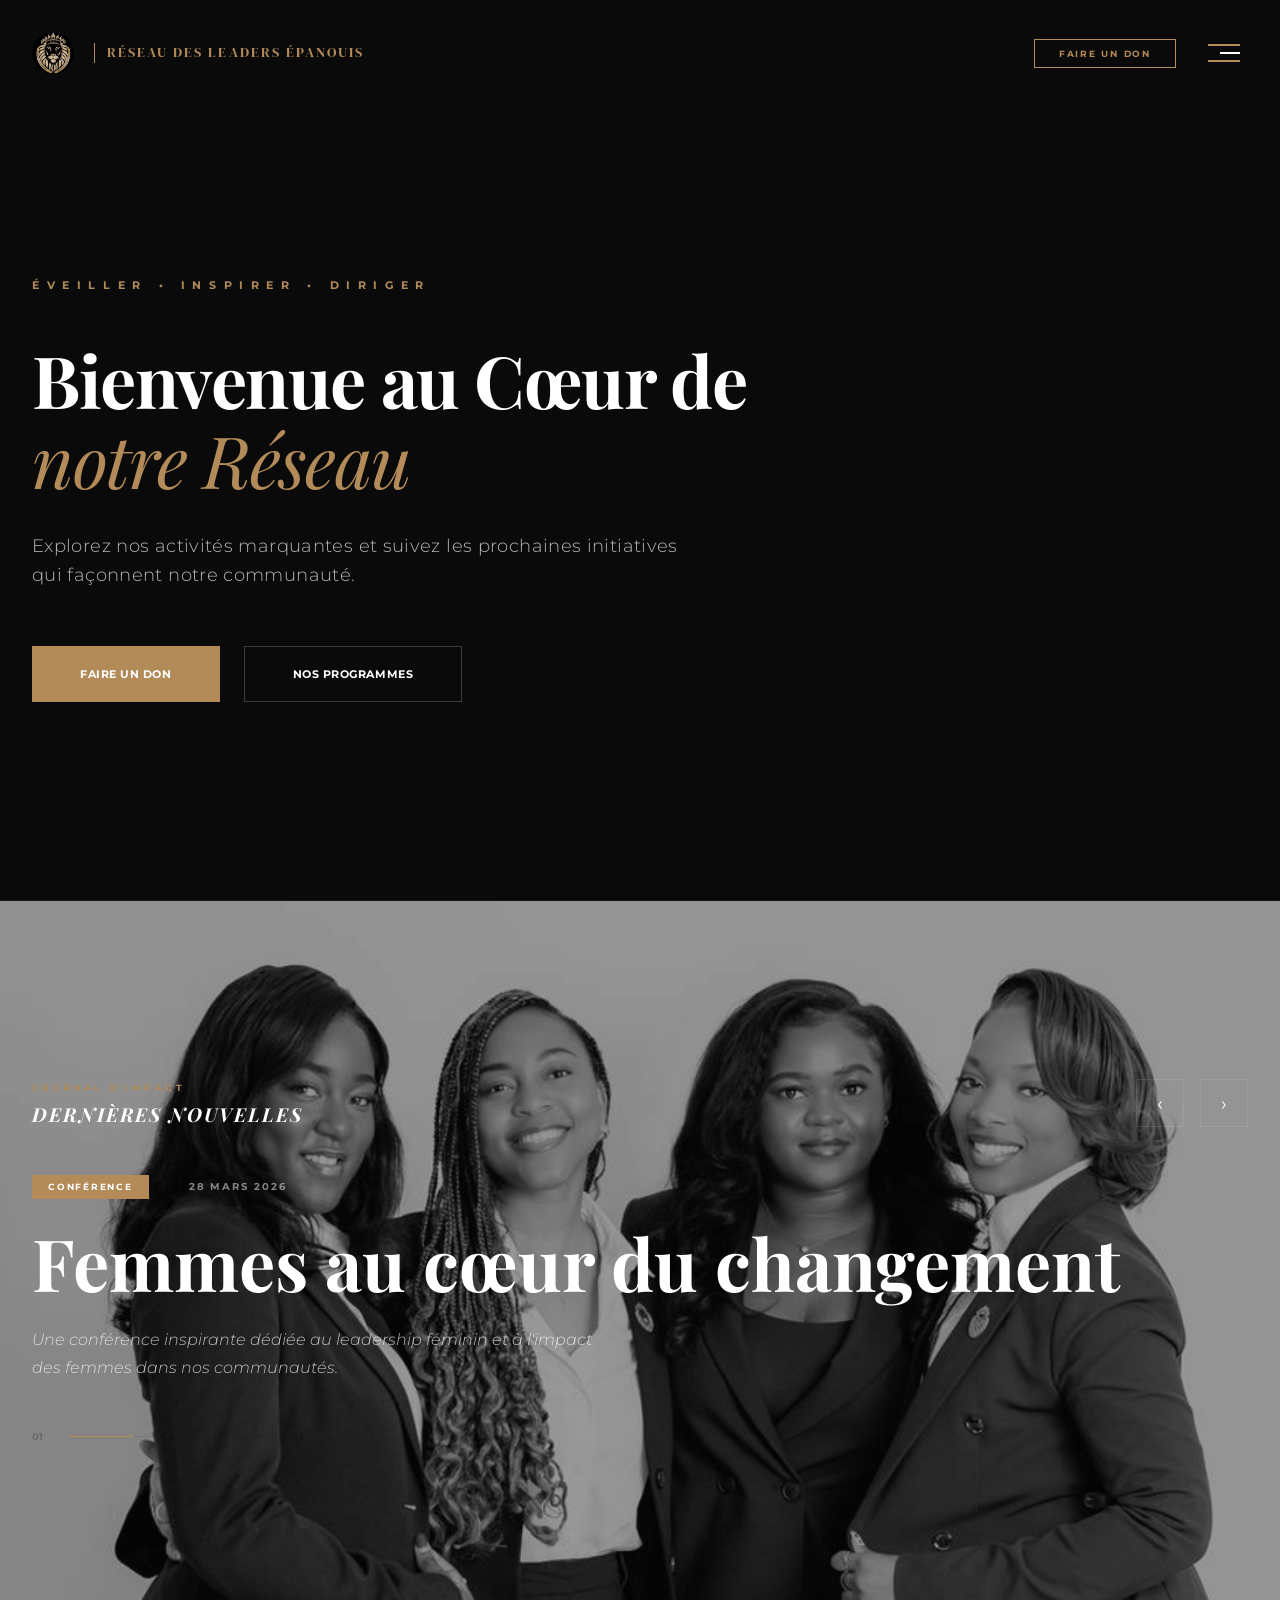
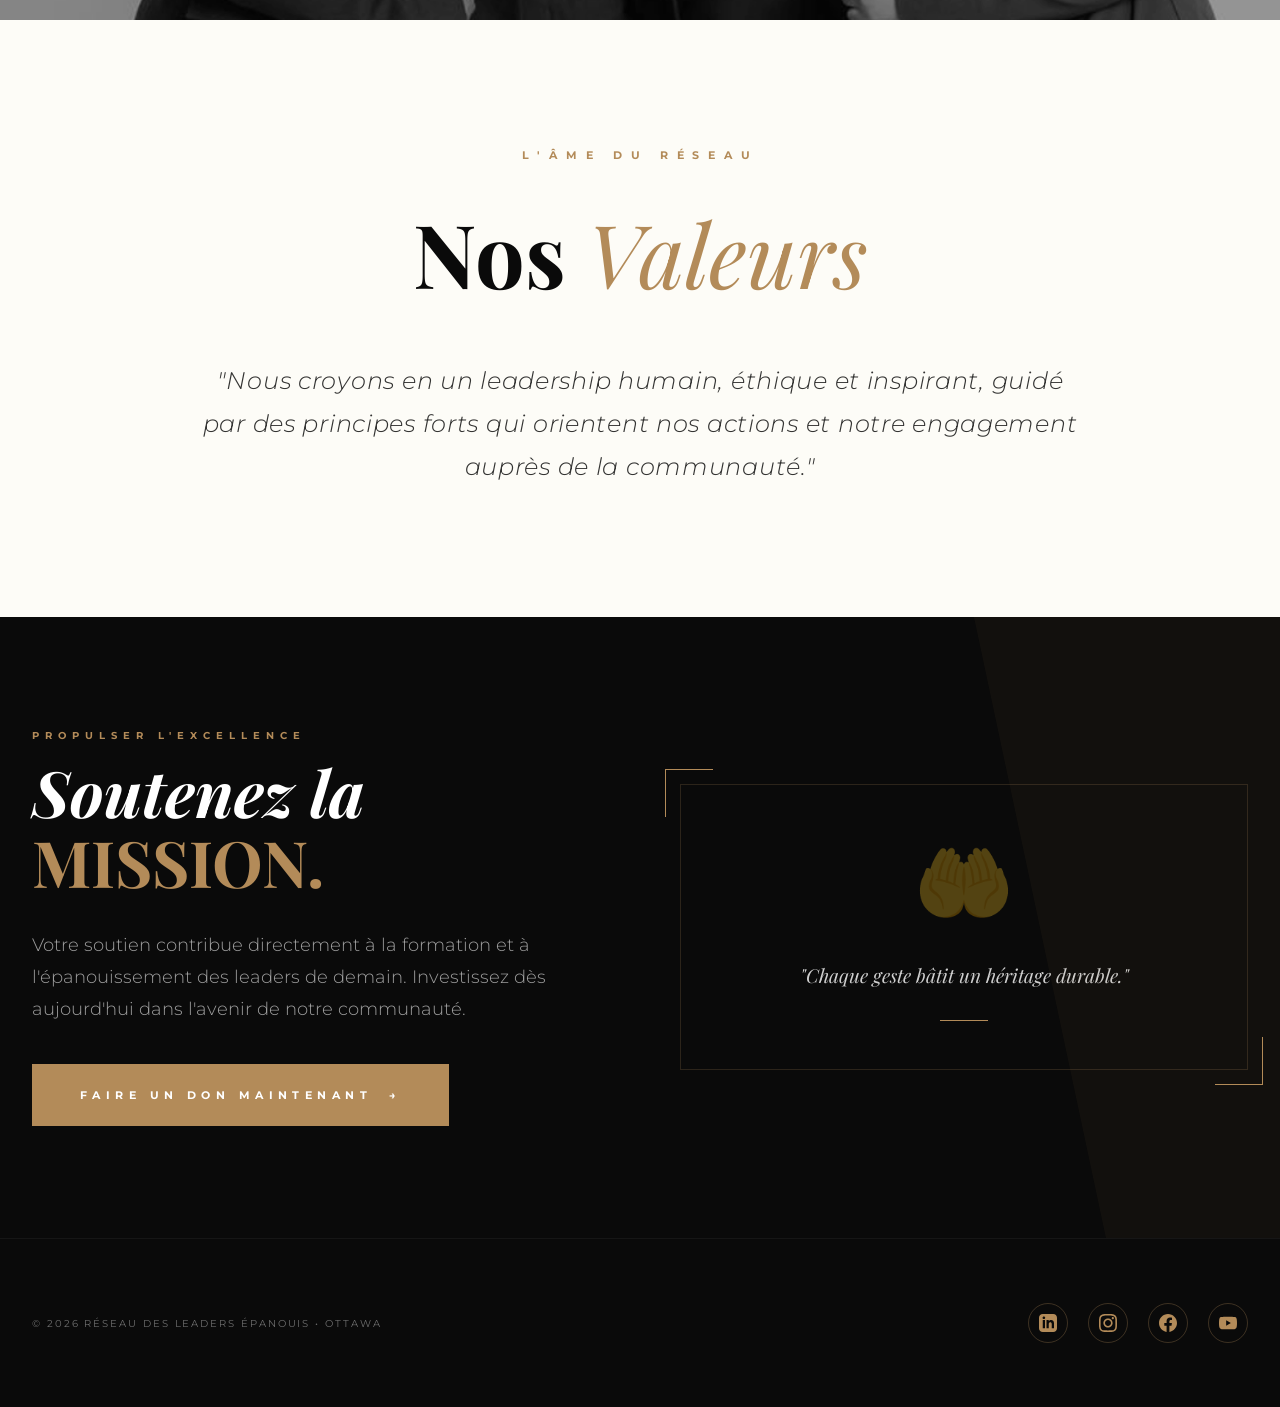
==== index.html @ 6614b679 "Fix hero typographic trailing words by switching HTML structures via CSS media query" ====
<!DOCTYPE html>
<html lang="fr">
<head>
  <meta charset="UTF-8" />
  <meta name="viewport" content="width=device-width, initial-scale=1.0"/>
  <title>Réseau des Leaders Épanouis</title>
  <meta name="description" content="Le Réseau des Leaders Épanouis — former une génération de leaders conscients, audacieux et engagés à Ottawa."/>
  <link rel="preconnect" href="https://fonts.googleapis.com"/>
  <link rel="preconnect" href="https://fonts.gstatic.com" crossorigin/>
  <link href="https://fonts.googleapis.com/css2?family=Playfair+Display:ital,wght@0,400;0,700;1,400;1,700&family=Montserrat:wght@300;400;700&family=Cinzel:wght@400;600&family=DM+Serif+Display&display=swap" rel="stylesheet"/>
  <link rel="stylesheet" href="style.css?v=53"/>
</head>
<body>

<!-- ===== NAVIGATION ===== -->
<nav id="navbar">
  <div class="nav-inner">
    <div class="logo" onclick="showView('home')">
      <img src="Photos RLE/photo_2026-03-06_13-42-20.jpg" alt="RLE Logo" class="logo-img"/>
      <span class="logo-text">Réseau des Leaders Épanouis</span>
    </div>
    <div class="nav-right">
      <button class="btn-don-nav" onclick="showView('donation')">FAIRE UN DON</button>
      <button class="hamburger" onclick="openMenu()" aria-label="Menu">
        <span class="bar bar-gold"></span>
        <span class="bar bar-white"></span>
        <span class="bar bar-gold"></span>
      </button>
    </div>
  </div>
</nav>

<!-- ===== SIDE MENU ===== -->
<div id="overlay" onclick="closeMenu()"></div>
<div id="side-menu">
  <button class="close-btn" onclick="closeMenu()">&#x2715;</button>
  <p class="menu-label">Navigation</p>
  <nav class="menu-links">
    <button onclick="showView('home');closeMenu()">Accueil</button>
    <button onclick="showView('about');closeMenu()">À propos de nous</button>
    <button onclick="showView('programs');closeMenu()">Nos programmes</button>
    <button onclick="showView('team');closeMenu()">Notre équipe</button>
    <button onclick="showView('contact');closeMenu()">Nous contacter</button>
  </nav>
  <div class="menu-footer">
    <button class="btn-don-menu" onclick="showView('donation');closeMenu()">FAIRE UN DON</button>
    <div class="social-icons">
      <span title="LinkedIn">in</span>
      <span title="Instagram">ig</span>
      <span title="Facebook">fb</span>
    </div>
  </div>
</div>

<!-- ===== VIEWS ===== -->
<main id="app"></main>

<!-- ===== FOOTER ===== -->
<footer>
  <div class="footer-inner">
    <p>© 2026 Réseau des Leaders Épanouis • Ottawa</p>
    <div class="footer-social">
      <a href="https://www.linkedin.com/company/r%C3%A9seau-de-leaders-%C3%A9panouis-fulfilled-leaders-network/" target="_blank" rel="noopener" class="social-btn" title="LinkedIn">
        <svg viewBox="0 0 24 24" fill="currentColor"><path d="M19 0h-14c-2.761 0-5 2.239-5 5v14c0 2.761 2.239 5 5 5h14c2.762 0 5-2.239 5-5v-14c0-2.761-2.238-5-5-5zm-11 19h-3v-11h3v11zm-1.5-12.268c-.966 0-1.75-.79-1.75-1.764s.784-1.764 1.75-1.764 1.75.79 1.75 1.764-.783 1.764-1.75 1.764zm13.5 12.268h-3v-5.604c0-3.368-4-3.113-4 0v5.604h-3v-11h3v1.765c1.396-2.586 7-2.777 7 2.476v6.759z"/></svg>
      </a>
      <a href="https://www.instagram.com/leaders_epanouis?igsh=OXN6cml2bGFzdmNj" target="_blank" rel="noopener" class="social-btn" title="Instagram">
        <svg viewBox="0 0 24 24" fill="currentColor"><path d="M12 2.163c3.204 0 3.584.012 4.85.07 3.252.148 4.771 1.691 4.919 4.919.058 1.265.069 1.645.069 4.849 0 3.205-.012 3.584-.069 4.849-.149 3.225-1.664 4.771-4.919 4.919-1.266.058-1.644.07-4.85.07-3.204 0-3.584-.012-4.849-.07-3.26-.149-4.771-1.699-4.919-4.92-.058-1.265-.07-1.644-.07-4.849 0-3.204.013-3.583.07-4.849.149-3.227 1.664-4.771 4.919-4.919 1.266-.057 1.645-.069 4.849-.069zm0-2.163c-3.259 0-3.667.014-4.947.072-4.358.2-6.78 2.618-6.98 6.98-.059 1.281-.073 1.689-.073 4.948 0 3.259.014 3.668.072 4.948.2 4.358 2.618 6.78 6.98 6.98 1.281.058 1.689.072 4.948.072 3.259 0 3.668-.014 4.948-.072 4.354-.2 6.782-2.618 6.979-6.98.059-1.28.073-1.689.073-4.948 0-3.259-.014-3.667-.072-4.947-.196-4.354-2.617-6.78-6.979-6.98-1.281-.059-1.69-.073-4.949-.073zm0 5.838c-3.403 0-6.162 2.759-6.162 6.162s2.759 6.163 6.162 6.163 6.162-2.759 6.162-6.163c0-3.403-2.759-6.162-6.162-6.162zm0 10.162c-2.209 0-4-1.79-4-4 0-2.209 1.791-4 4-4s4 1.791 4 4c0 2.21-1.791 4-4 4zm6.406-11.845c-.796 0-1.441.645-1.441 1.44s.645 1.44 1.441 1.44c.795 0 1.439-.645 1.439-1.44s-.644-1.44-1.439-1.44z"/></svg>
      </a>
      <a href="https://www.facebook.com/share/178nuGaeWC/?mibextid=wwXIfr" target="_blank" rel="noopener" class="social-btn" title="Facebook">
        <svg viewBox="0 0 24 24" fill="currentColor"><path d="M24 12.073c0-6.627-5.373-12-12-12s-12 5.373-12 12c0 5.99 4.388 10.954 10.125 11.854v-8.385H7.078v-3.469h3.047V9.43c0-3.007 1.792-4.669 4.533-4.669 1.312 0 2.686.235 2.686.235v2.953H15.83c-1.491 0-1.956.925-1.956 1.874v2.25h3.328l-.532 3.469h-2.796v8.385C19.612 23.027 24 18.062 24 12.073z"/></svg>
      </a>
      <a href="https://youtube.com/@reseaudesleadersepanouis?si=NY9fpML217kWRtvR" target="_blank" rel="noopener" class="social-btn" title="YouTube">
        <svg viewBox="0 0 24 24" fill="currentColor"><path d="M23.498 6.186a3.016 3.016 0 0 0-2.122-2.136C19.505 3.545 12 3.545 12 3.545s-7.505 0-9.377.505A3.017 3.017 0 0 0 .502 6.186C0 8.07 0 12 0 12s0 3.93.502 5.814a3.016 3.016 0 0 0 2.122 2.136c1.871.505 9.376.505 9.376.505s7.505 0 9.377-.505a3.015 3.015 0 0 0 2.122-2.136C24 15.93 24 12 24 12s0-3.93-.502-5.814zM9.545 15.568V8.432L15.818 12l-6.273 3.568z"/></svg>
      </a>
    </div>
  </div>
</footer>

<script src="app.js?v=46"></script>
</body>
</html>
---- style.css ----
*, *::before, *::after { box-sizing: border-box; margin: 0; padding: 0; }
html { scroll-behavior: smooth; }
body { font-family: 'Montserrat', sans-serif; background: #FDFCF7; color: #0A0A0A; overflow-x: hidden; }
h1,h2,h3,h4 { font-family: 'Playfair Display', serif; }
button { cursor: pointer; border: none; background: none; font-family: inherit; }
::selection { background: #B38B59; color: #fff; }

/* NAV */
#navbar { position: fixed; top: 0; width: 100%; z-index: 50; transition: all .5s; padding: 2rem 0; background: transparent; }
#navbar.scrolled, #navbar.opaque { background: rgba(10,10,10,.95); padding: 1rem 0; box-shadow: 0 4px 30px rgba(0,0,0,.3); }
.nav-inner { max-width: 1280px; margin: 0 auto; padding: 0 2rem; display: flex; justify-content: space-between; align-items: center; }
.logo { display: flex; align-items: center; gap: .5rem; cursor: pointer; }
.logo-img { height: 42px; width: 42px; object-fit: contain; border-radius: 50%; }
.logo-text {
  font-family: 'DM Serif Display', serif;
  font-size: .85rem;
  font-weight: 400;
  letter-spacing: .15em;
  text-transform: uppercase;
  color: #B38B59;
  margin-left: .75rem;
  border-left: 1px solid #B38B59;
  padding-left: .75rem;
  line-height: 1.4;
}
.logo-leaders { color: inherit; }
.logo-epanouis { color: inherit; }
.nav-right { display: flex; align-items: center; gap: 1.5rem; }
.btn-don-nav { padding: .5rem 1.5rem; border: 1px solid #B38B59; color: #B38B59; font-size: .55rem; font-weight: 700; letter-spacing: .2em; text-transform: uppercase; transition: all .3s; }
.btn-don-nav:hover { background: #B38B59; color: #fff; }
.hamburger { display: flex; flex-direction: column; gap: 6px; align-items: flex-end; padding: .5rem; }
.bar { display: block; height: 2px; transition: all .3s; }
.bar-gold { width: 2rem; background: #B38B59; }
.bar-white { width: 1.25rem; background: #fff; }
.bar-white:hover { width: 2rem; }

/* SIDE MENU */
#overlay { display: none; position: fixed; inset: 0; background: rgba(0,0,0,.8); z-index: 100; backdrop-filter: blur(4px); }
#side-menu { position: fixed; top: 0; right: -100%; width: min(380px,100%); height: 100%; background: #0A0A0A; z-index: 101; padding: 3rem; display: flex; flex-direction: column; justify-content: space-between; transition: right .5s cubic-bezier(.4,0,.2,1); }
#side-menu.open { right: 0; }
#overlay.open { display: block; }
.close-btn { position: absolute; top: 2rem; right: 2rem; color: rgba(255,255,255,.5); font-size: 2rem; line-height: 1; transition: color .3s; }
.close-btn:hover { color: #B38B59; }
.menu-label { color: #B38B59; font-size: .55rem; font-weight: 700; letter-spacing: .6em; text-transform: uppercase; margin-bottom: 1rem; margin-top: 3rem; }
.menu-links { display: flex; flex-direction: column; gap: 1.5rem; }
.menu-links button { font-family: 'Playfair Display', serif; font-size: 1.5rem; font-style: italic; color: #fff; text-align: left; transition: all .3s; }
.menu-links button:hover { color: #B38B59; transform: translateX(8px); }
.menu-links button.active { color: #B38B59; }
.menu-footer { display: flex; flex-direction: column; gap: 2rem; }
.btn-don-menu { width: 100%; padding: 1.25rem; background: #B38B59; color: #fff; font-weight: 700; letter-spacing: .4em; font-size: .65rem; text-transform: uppercase; transition: all .3s; }
.btn-don-menu:hover { background: #fff; color: #0A0A0A; }
.social-icons { display: flex; gap: 1.5rem; color: rgba(255,255,255,.3); font-size: .85rem; font-weight: 700; }
.social-icons span { cursor: pointer; transition: color .3s; letter-spacing: .1em; }
.social-icons span:hover { color: #B38B59; }

/* VIEWS */
#app { min-height: 100vh; }
.view { animation: fadeUp .8s cubic-bezier(.4,0,.2,1) forwards; }
@keyframes fadeUp { from { opacity: 0; transform: translateY(20px); } to { opacity: 1; transform: translateY(0); } }

/* FOOTER */
footer { background: #0A0A0A; color: #fff; padding: 4rem 2rem; border-top: 1px solid rgba(255,255,255,.05); }
.footer-inner { max-width: 1280px; margin: 0 auto; display: flex; flex-wrap: wrap; justify-content: space-between; align-items: center; gap: 2rem; }
footer p { font-size: .6rem; letter-spacing: .2em; text-transform: uppercase; color: rgba(255,255,255,.4); }
.footer-icons { display: flex; gap: 1rem; color: rgba(255,255,255,.3); font-size: 1.1rem; }
.footer-icons span { cursor: pointer; transition: color .3s; }
.footer-icons span:hover { color: #B38B59; }
.footer-social { display: flex; gap: 1.25rem; }
.social-btn { 
  display: flex; align-items: center; justify-content: center; 
  width: 40px; height: 40px; 
  border: 1px solid rgba(179,139,89,0.3); color: #B38B59; 
  text-decoration: none; border-radius: 50%; 
  transition: all 0.4s cubic-bezier(0.4, 0, 0.2, 1); 
  background: transparent; padding: 10px;
}
.social-btn svg { width: 100%; height: 100%; transition: transform 0.4s ease; }
.social-btn:hover { 
  background: #B38B59; color: #fff; 
  transform: translateY(-5px); 
  box-shadow: 0 8px 20px rgba(179,139,89,0.4); 
  border-color: #B38B59;
}
.social-btn:hover svg { transform: scale(1.1); }

/* ========= HOME ========= */
/* Hero */
.hero { position: relative; background: #0A0A0A; min-height: 100vh; display: flex; align-items: center; overflow: hidden; }
.hero-inner { max-width: 1280px; margin: 0 auto; padding: 0 2rem; padding-top: 5rem; width: 100%; }
.hero-eyebrow { color: #B38B59; font-size: .68rem; letter-spacing: .7em; text-transform: uppercase; font-weight: 700; margin-bottom: 3rem; }
.hero-title { font-size: clamp(2.5rem,7vw,4.5rem); font-family: 'Playfair Display', serif; font-weight: 700; line-height: 1.1; color: #fff; margin-bottom: 2rem; letter-spacing: -.02em; }
.hero-title em { color: #B38B59; font-style: italic; font-weight: 300; }
.hero-description { font-size: 1.15rem; color: rgba(255,255,255,0.7); font-weight: 300; line-height: 1.6; max-width: 42rem; margin-bottom: 3.5rem; letter-spacing: 0.02em; }
.hero-ctas { display: flex; gap: 1.5rem; flex-wrap: wrap; }
.btn-primary { padding: 1.25rem 3rem; font-size: .68rem; font-weight: 700; text-transform: uppercase; background: #B38B59; color: #fff; letter-spacing: .05em; transition: all .3s; }
.btn-primary:hover { background: #fff; color: #0A0A0A; }
.btn-outline { padding: 1.25rem 3rem; font-size: .68rem; font-weight: 700; text-transform: uppercase; border: 1px solid rgba(255,255,255,.2); color: #fff; letter-spacing: .05em; transition: all .3s; }
.btn-outline:hover { background: rgba(255,255,255,.1); }
.mobile-de { display: none; }

/* News Slider */
.news-section { position: relative; background: #0A0A0A; min-height: 80vh; display: flex; flex-direction: column; justify-content: center; overflow: hidden; border-top: 1px solid rgba(255,255,255,.05); }
.news-bg { position: absolute; inset: 0; z-index: 0; opacity: 0; transition: opacity 1s; }
.news-bg.active { opacity: 1 !important; }
.news-bg img { width: 100%; height: 100%; object-fit: cover; object-position: center 25%; filter: brightness(0.8) !important; transition: filter 1s; }
.stars-bg { 
  background: #000; 
  background-image: 
    radial-gradient(1px 1px at 20px 30px, #B38B59, rgba(0,0,0,0)),
    radial-gradient(1.5px 1.5px at 100px 150px, #B38B59, rgba(0,0,0,0)),
    radial-gradient(1px 1px at 200px 80px, #B38B59, rgba(0,0,0,0)),
    radial-gradient(1px 1px at 50px 200px, #B38B59, rgba(0,0,0,0)),
    radial-gradient(1.5px 1.5px at 300px 250px, #B38B59, rgba(0,0,0,0));
  background-size: 250px 250px;
}
.news-gradient { position: absolute; inset: 0; background: rgba(10, 10, 10, 0.25); }
.news-inner { max-width: 1280px; margin: 0 auto; padding: 4rem 2rem; width: 100%; position: relative; z-index: 1; }
.news-header { display: flex; justify-content: space-between; align-items: flex-end; margin-bottom: 3rem; }
.news-title-block p { color: #B38B59; font-size: .55rem; letter-spacing: .4em; text-transform: uppercase; font-weight: 700; margin-bottom: .5rem; }
.news-title-block h2 { font-size: 1.2rem; font-family: 'Playfair Display', serif; font-weight: 700; color: #fff; text-transform: uppercase; letter-spacing: .1em; font-style: italic; }
.news-arrows { display: flex; gap: 1rem; }
.arrow-btn { width: 3rem; height: 3rem; border: 1px solid rgba(255,255,255,.1); display: flex; align-items: center; justify-content: center; color: #fff; font-size: 1.2rem; transition: all .3s; }
.arrow-btn:hover { background: #B38B59; border-color: #B38B59; color: #fff; }
.news-slide { display: none; }
.news-slide.active { display: block; animation: fadeUp .6s ease forwards; }
.news-tag { display: inline-block; background: #B38B59; color: #fff; font-size: .55rem; font-weight: 700; padding: .4rem 1rem; letter-spacing: .2em; text-transform: uppercase; }
.news-date { font-size: .6rem; letter-spacing: .2em; text-transform: uppercase; font-weight: 700; color: rgba(255,255,255,.5); margin-left: 1rem; }
.news-headline { font-size: clamp(2rem,6vw,4.5rem); font-family: 'Playfair Display', serif; font-weight: 700; color: #fff; margin: 1.5rem 0; line-height: 1.1; }
.news-desc { font-size: 1rem; color: rgba(255,255,255,.7); font-weight: 300; font-style: italic; max-width: 36rem; line-height: 1.8; }

/* Quote Slide Styles */
.is-quote .quote-content { font-size: clamp(1.5rem, 3.5vw, 2.8rem); font-family: 'Playfair Display', serif; font-style: italic; color: #B38B59; margin: 2rem 0; line-height: 1.3; position: relative; max-width: 58rem; }
.is-quote .quote-content::before { content: '“'; position: absolute; left: -3.5rem; top: -1.5rem; font-size: 7rem; color: #B38B59; opacity: .15; }
.quote-author { font-size: 1rem; color: #fff; font-weight: 700; letter-spacing: .2em; text-transform: uppercase; opacity: .8; }
.news-progress { display: flex; align-items: center; gap: 1.5rem; margin-top: 3rem; }
.news-progress span { font-size: .6rem; font-weight: 700; color: rgba(0,0,0,.2); }
.progress-bar { flex: 1; max-width: 200px; height: 1px; background: rgba(0,0,0,.1); position: relative; }
.progress-fill { height: 100%; background: #B38B59; transition: width .5s; }

/* Valeurs Accueil */
.values-home { padding: 8rem 2rem; text-align: center; background: #FDFCF7; }
.values-home .eyebrow { color: #B38B59; font-size: .68rem; letter-spacing: .8em; text-transform: uppercase; font-weight: 700; margin-bottom: 2rem; }
.values-home h2 { font-size: clamp(3rem,8vw,5.5rem); font-family: 'Playfair Display', serif; font-weight: 700; color: #0A0A0A; margin-bottom: 3rem; }
.values-home h2 em { color: #B38B59; font-style: italic; font-weight: 300; }
.values-home blockquote { font-size: clamp(1rem,2.5vw,1.5rem); color: rgba(0,0,0,.8); font-weight: 300; font-style: italic; line-height: 1.8; max-width: 56rem; margin: 0 auto; letter-spacing: .03em; }

/* CTA Soutenir */
.cta-section { padding: 7rem 2rem; background: #0A0A0A; color: #fff; position: relative; overflow: hidden; }
.cta-section::after { content: ''; position: absolute; top: 0; right: 0; width: 25%; height: 100%; background: rgba(179,139,89,.05); transform: skewX(12deg) translateX(5rem); pointer-events: none; }
.cta-inner { max-width: 1280px; margin: 0 auto; display: grid; grid-template-columns: 1fr 1fr; gap: 5rem; align-items: center; }
.cta-eyebrow { color: #B38B59; font-size: .62rem; font-weight: 700; letter-spacing: .6em; text-transform: uppercase; margin-bottom: 1rem; }
.cta-title { font-size: clamp(2.5rem,5vw,4.5rem); font-family: 'Playfair Display', serif; font-weight: 700; font-style: italic; line-height: 1.1; }
.cta-title span { color: #B38B59; font-style: normal; text-transform: uppercase; }
.cta-text { font-size: 1.1rem; color: rgba(255,255,255,.6); font-weight: 300; line-height: 1.8; max-width: 36rem; margin-top: 2rem; }
.btn-cta-gold { margin-top: 2.5rem; display: inline-flex; align-items: center; gap: 2rem; padding: 1.5rem 3rem; background: #B38B59; color: #fff; font-weight: 700; font-size: .68rem; letter-spacing: .5em; text-transform: uppercase; transition: all .5s; }
.btn-cta-gold:hover { background: #fff; color: #0A0A0A; gap: 3rem; }
.cta-box { border: 1px solid rgba(179,139,89,.2); padding: 3rem; display: flex; flex-direction: column; align-items: center; text-align: center; gap: 2rem; position: relative; }
.cta-box::before,.cta-box::after { content: ''; position: absolute; width: 3rem; height: 3rem; }
.cta-box::before { top: -1rem; left: -1rem; border-top: 1px solid #B38B59; border-left: 1px solid #B38B59; }
.cta-box::after { bottom: -1rem; right: -1rem; border-bottom: 1px solid #B38B59; border-right: 1px solid #B38B59; }
.cta-box-icon { font-size: 5rem; opacity: .3; }
.cta-box-quote { font-family: 'Playfair Display', serif; font-style: italic; font-size: 1.2rem; color: rgba(255,255,255,.8); }
.cta-divider { width: 3rem; height: 1px; background: #B38B59; }

/* ========= ABOUT ========= */
.page-hero { background: #0A0A0A; color: #fff; padding: 12rem 2rem 5rem; border-bottom: 1px solid rgba(179,139,89,.2); }
.page-hero-inner { max-width: 1280px; margin: 0 auto; }
.page-eyebrow { color: #B38B59; font-size: .62rem; font-weight: 700; letter-spacing: .8em; text-transform: uppercase; margin-bottom: 1.5rem; }
.page-title { font-size: clamp(2.5rem,6vw,4rem); font-family: 'Playfair Display', serif; font-weight: 700; max-width: 56rem; line-height: 1.2; }
.page-title em { color: #B38B59; font-style: italic; font-weight: 300; }

.about-hero-white { background: #FFFFFF; color: #0A0A0A; border-bottom: 1px solid #eee; }
.about-hero-white .page-title { color: #0A0A0A; }

.about-who { padding: 5rem 2rem; background: #0A0A0A; }
.about-who-inner { max-width: 1280px; margin: 0 auto; display: grid; grid-template-columns: 7fr 5fr; gap: 4rem; align-items: center; }
.about-who h2 { font-size: clamp(1.5rem,3vw,2.5rem); font-family: 'Playfair Display', serif; font-weight: 700; color: #B38B59; text-transform: uppercase; margin-bottom: 2rem; }
.about-who p { color: rgba(255,255,255,.7); font-size: 1.05rem; font-weight: 300; line-height: 1.8; margin-bottom: 1.2rem; }
.about-who p strong { color: #fff; font-weight: 500; }
.about-img { width: 100%; height: auto; object-fit: contain; }

.about-vision { padding: 5rem 2rem; background: #FDFCF7; text-align: center; border-bottom: 1px solid rgba(0,0,0,.05); }
.about-vision-inner { max-width: 56rem; margin: 0 auto; }
.about-vision h2 { color: #B38B59; font-size: .75rem; font-weight: 700; letter-spacing: .5em; text-transform: uppercase; margin: 1.5rem 0; }
.about-vision blockquote { font-size: clamp(1.2rem,3vw,2rem); font-family: 'Playfair Display', serif; font-style: italic; color: #0A0A0A; line-height: 1.7; }

.about-mission { padding: 6rem 2rem; background: #fff; border-bottom: 1px solid rgba(0,0,0,.05); }
.about-mission-inner { max-width: 1280px; margin: 0 auto; display: grid; grid-template-columns: 1fr 1fr; gap: 4rem; align-items: center; }
.about-mission h2 { font-size: clamp(2rem,4vw,3rem); font-family: 'Playfair Display', serif; font-weight: 700; color: #B38B59; text-transform: uppercase; margin-bottom: 1.5rem; }
.about-mission-quote { font-size: clamp(1.2rem,3vw,2rem); font-family: 'Playfair Display', serif; font-style: italic; color: #0A0A0A; line-height: 1.4; }
.about-mission-quote span { color: #B38B59; }
.about-mission-text { font-size: 1.1rem; color: rgba(0,0,0,.7); font-weight: 300; line-height: 1.8; }
.mission-divider { width: 6rem; height: 1px; background: #B38B59; margin-top: 2rem; }

.about-values { padding: 6rem 2rem; background: #FDFCF7; }
.about-values-inner { max-width: 1280px; margin: 0 auto; }
.about-values h2 { font-size: clamp(1.5rem,3vw,2.5rem); font-family: 'Playfair Display', serif; font-weight: 700; color: #B38B59; text-transform: uppercase; margin-bottom: 1rem; }
.about-values .subtitle { font-size: 1.1rem; color: rgba(0,0,0,.6); font-style: italic; font-weight: 300; margin-bottom: 4rem; }
.values-grid { display: grid; grid-template-columns: repeat(3,1fr); gap: 1.5rem; }
.value-card { padding: 2rem; background: #fff; border: 1px solid rgba(0,0,0,.05); transition: border-color .5s; }
.value-card:hover { border-color: rgba(179,139,89,.3); }
.value-icon { font-size: 1.5rem; margin-bottom: 1.5rem; }
.value-card h3 { font-size: 1rem; font-family: 'Playfair Display', serif; font-weight: 700; color: #0A0A0A; text-transform: uppercase; letter-spacing: .05em; margin-bottom: .75rem; }
.value-card p { font-size: .85rem; color: rgba(0,0,0,.5); font-weight: 300; line-height: 1.6; }

/* ========= PROGRAMS ========= */
.program-item { padding: 5rem 2rem; }
.program-item:nth-child(odd) { background: #fff; }
.program-item:nth-child(even) { background: #FDFCF7; }
.program-inner { max-width: 1280px; margin: 0 auto; display: grid; grid-template-columns: 1fr 1fr; gap: 4rem; align-items: center; }
.program-inner.reverse .program-text { order: 2; }
.program-inner.reverse .program-img-wrap { order: 1; }
.program-icon { color: #B38B59; font-size: 1.75rem; margin-bottom: .75rem; }
.program-text h2 { font-size: clamp(1.5rem,3vw,2.5rem); font-family: 'Playfair Display', serif; font-weight: 700; color: #B38B59; text-transform: uppercase; margin-bottom: 1.5rem; }
.program-text p { font-size: 1.05rem; color: rgba(0,0,0,.7); font-weight: 300; line-height: 1.8; }
.program-img-wrap { aspect-ratio: 16/9; overflow: hidden; box-shadow: 0 25px 60px rgba(0,0,0,.15); }
.program-img-wrap img { width: 100%; height: 100%; object-fit: cover; background: #fff; transition: all .3s; filter: grayscale(100%); }

.btn-youtube {
  display: inline-flex;
  align-items: center;
  gap: 0.75rem;
  margin-top: 2rem;
  padding: 1rem 2rem;
  background: transparent;
  color: #0A0A0A;
  border: 1px solid #B38B59;
  font-size: 0.65rem;
  font-weight: 700;
  letter-spacing: 0.2em;
  text-transform: uppercase;
  text-decoration: none;
  transition: all 0.3s ease;
}
.btn-youtube:hover {
  background: #B38B59;
  color: #fff;
  transform: translateY(-2px);
  box-shadow: 0 10px 20px rgba(179,139,89,0.15);
}
.btn-youtube .yt-icon {
  font-size: 1.1rem;
  color: #FF0000;
  transition: color 0.3s;
}
.btn-youtube:hover .yt-icon {
  color: #fff;
}

/* ========= TEAM ========= */
.team-member { padding: 4rem 2rem; border-bottom: 1px solid rgba(0,0,0,.05); min-height: 65vh; display: flex; align-items: center; }
.team-member.dark { background: #0A0A0A; color: #fff; }
.team-member.light { background: #fff; color: #0A0A0A; }
.team-inner { max-width: 1280px; margin: 0 auto; display: grid; grid-template-columns: 5fr 7fr; gap: 4rem; align-items: center; width: 100%; }
.team-inner.reverse { grid-template-columns: 7fr 5fr; }
.team-inner.reverse .member-photo-wrap { order: 2; }
.team-inner.reverse .member-info { order: 1; }
.member-photo-wrap { position: relative; }
.member-photo { aspect-ratio: 4/5; overflow: hidden; box-shadow: 0 25px 60px rgba(0,0,0,.3); }
.member-photo img { width: 100%; height: 100%; object-fit: cover; object-position: center top; transition: filter 1s; image-rendering: -webkit-optimize-contrast; filter: contrast(1.1) brightness(1.03) saturate(1.05); }
.photo-corner-tl,.photo-corner-br { position: absolute; width: 6rem; height: 6rem; border-color: #B38B59; border-style: solid; opacity: .6; }
.photo-corner-tl { top: -1.5rem; left: -1.5rem; border-width: 2px 0 0 2px; }
.photo-corner-br { bottom: -1.5rem; right: -1.5rem; border-width: 0 2px 2px 0; }
.member-role { color: #B38B59; font-size: .68rem; font-weight: 700; letter-spacing: .5em; text-transform: uppercase; margin-bottom: 1rem; }
.member-name { font-size: clamp(2rem,5vw,4rem); font-family: 'Playfair Display', serif; font-weight: 700; text-transform: uppercase; letter-spacing: -.04em; line-height: 1; margin-bottom: .75rem; }
.dark .member-name { color: #fff; }
.light .member-name { color: #0A0A0A; }
.member-org { font-size: .6rem; font-weight: 700; text-transform: uppercase; letter-spacing: .2em; opacity: .4; margin-bottom: 2.5rem; }
.member-bio { font-size: 1rem; font-weight: 300; line-height: 1.8; text-align: justify; }
.dark .member-bio { color: rgba(255,255,255,.8); }
.light .member-bio { color: rgba(0,0,0,.7); }
.member-bio::first-letter { font-size: 3.5rem; font-family: 'Playfair Display', serif; color: #B38B59; float: left; margin-right: 1rem; line-height: 1; }
.member-socials { display: flex; gap: 1.5rem; margin-top: 2rem; }
.member-socials span { font-size: .75rem; font-weight: 700; opacity: .4; cursor: pointer; transition: all .3s; letter-spacing: .1em; }
.member-socials span:hover { color: #B38B59; opacity: 1; }

/* ========= CONTACT ========= */
.contact-section { padding: 5rem 2rem; }
.contact-inner { max-width: 1280px; margin: 0 auto; display: grid; grid-template-columns: 5fr 7fr; gap: 5rem; align-items: start; }
.contact-info blockquote { font-size: clamp(1.2rem,2.5vw,1.7rem); font-family: 'Playfair Display', serif; font-style: italic; color: #0A0A0A; line-height: 1.6; margin-bottom: 1.5rem; }
.contact-info p { font-size: 1.05rem; color: rgba(0,0,0,.6); font-weight: 300; }
.contact-details { margin-top: 2.5rem; padding-top: 2rem; border-top: 1px solid rgba(0,0,0,.05); display: flex; flex-direction: column; gap: 1rem; }
.contact-detail { display: flex; align-items: center; gap: 1rem; }
.contact-detail .icon { color: #B38B59; font-size: 1.1rem; }
.contact-detail span { font-size: .68rem; font-weight: 700; letter-spacing: .2em; text-transform: uppercase; }
.contact-detail.email span { color: #0A0A0A; }
.contact-detail.loc span { color: rgba(0,0,0,.4); }

.contact-form-wrap { background: #fff; padding: 3rem; box-shadow: 0 25px 60px rgba(0,0,0,.08); border: 1px solid rgba(0,0,0,.03); }
.form-group { margin-bottom: 2rem; }
.form-grid { display: grid; grid-template-columns: 1fr 1fr; gap: 2rem; margin-bottom: 2rem; }
label { display: block; font-size: .62rem; font-weight: 700; letter-spacing: .3em; text-transform: uppercase; color: #B38B59; margin-bottom: .5rem; }
input, select, textarea { width: 100%; background: transparent; border: none; border-bottom: 1px solid rgba(0,0,0,.1); padding: 1rem 0; font-family: 'Montserrat', sans-serif; font-size: .9rem; color: #0A0A0A; outline: none; transition: border-color .3s; }
input:focus, select:focus, textarea:focus { border-color: #B38B59; }
textarea { border: 1px solid rgba(0,0,0,.05); padding: 1rem; resize: none; }
textarea:focus { border-color: #B38B59; }
select option { color: #0A0A0A; }
.btn-submit { width: 100%; padding: 1.5rem; background: #0A0A0A; color: #fff; font-weight: 700; font-size: .68rem; letter-spacing: .5em; text-transform: uppercase; display: flex; align-items: center; justify-content: center; gap: 1rem; transition: all .3s; }
.btn-submit:hover { background: #B38B59; }
.success-msg { padding: 5rem 2rem; text-align: center; }
.success-msg .tick { font-size: 3rem; color: #B38B59; margin-bottom: 1.5rem; }
.success-msg h2 { font-size: 2rem; font-family: 'Playfair Display', serif; font-style: italic; margin-bottom: 1rem; }
.success-msg p { color: rgba(0,0,0,.5); }

/* ========= DONATION ========= */
.donation-section { padding: 5rem 2rem; }
.donation-inner { max-width: 1280px; margin: 0 auto; display: grid; grid-template-columns: 5fr 7fr; gap: 5rem; align-items: start; }
.donation-info blockquote { font-size: 1.4rem; font-family: 'Playfair Display', serif; font-style: italic; color: #0A0A0A; line-height: 1.6; margin-bottom: 1.5rem; }
.donation-info p { color: rgba(0,0,0,.6); font-weight: 300; line-height: 1.7; }
.donation-quote-box { margin-top: 2rem; background: #fff; padding: 1.5rem; border: 1px solid rgba(0,0,0,.05); }
.donation-quote-box p { font-size: .9rem; font-style: italic; color: rgba(0,0,0,.5); font-weight: 300; }
.donation-form-wrap { background: #fff; padding: 3rem; box-shadow: 0 25px 60px rgba(0,0,0,.08); border: 1px solid rgba(0,0,0,.03); }
.amount-input { font-size: 1.5rem; font-family: 'Playfair Display', serif; font-style: italic; }
.secure-label { display: flex; align-items: center; gap: .75rem; color: #B38B59; font-size: .62rem; font-weight: 700; letter-spacing: .2em; text-transform: uppercase; margin-bottom: 1.5rem; }
.btn-don-submit { width: 100%; padding: 1.5rem; background: #B38B59; color: #fff; font-weight: 700; font-size: .68rem; letter-spacing: .5em; text-transform: uppercase; display: flex; align-items: center; justify-content: center; gap: 1rem; transition: all .3s; }
.btn-don-submit:hover { background: #0A0A0A; }

/* ========= RESPONSIVE ========= */
@media (max-width: 900px) {
  .about-who-inner, .about-mission-inner, .cta-inner, .contact-inner, .donation-inner, .program-inner, .program-inner.reverse, .team-inner, .team-inner.reverse { grid-template-columns: 1fr; }
  .cta-box, .program-inner.reverse .program-text, .program-inner.reverse .program-img-wrap, .team-inner.reverse .member-photo-wrap, .team-inner.reverse .member-info { order: unset; }
  .values-grid { grid-template-columns: repeat(2,1fr); }
  .btn-don-nav { display: none; }
}
@media (max-width: 560px) {
  .logo-text { font-size: 0.72rem; letter-spacing: 0.05em; padding-left: 0.4rem; margin-left: 0.4rem; }
  .desktop-br, .desktop-only { display: none; }
  .mobile-de { display: inline; }
  .hero-title { font-size: 2.1rem; }
  .hero-eyebrow { font-size: 0.5rem; letter-spacing: 0.3em; margin-bottom: 2rem; }
  .values-grid { grid-template-columns: 1fr; }
  .hero-ctas { flex-direction: column; width: 100%; gap: 1rem; }
  .hero-ctas button { width: 100%; justify-content: center; }
  
  /* Opti Mobile News */
  .news-section { min-height: 55vh; }
  .news-inner { padding: 3rem 1.5rem; }
  .news-bg { background-position: center top !important; background-size: cover !important; }

  /* Opti Mobile Equipe */
  .team-member { padding: 3rem 1.5rem; min-height: auto; }
  .member-photo { aspect-ratio: 1/1; max-height: 400px; }
  .member-name { font-size: clamp(2rem, 8vw, 2.5rem); }
}
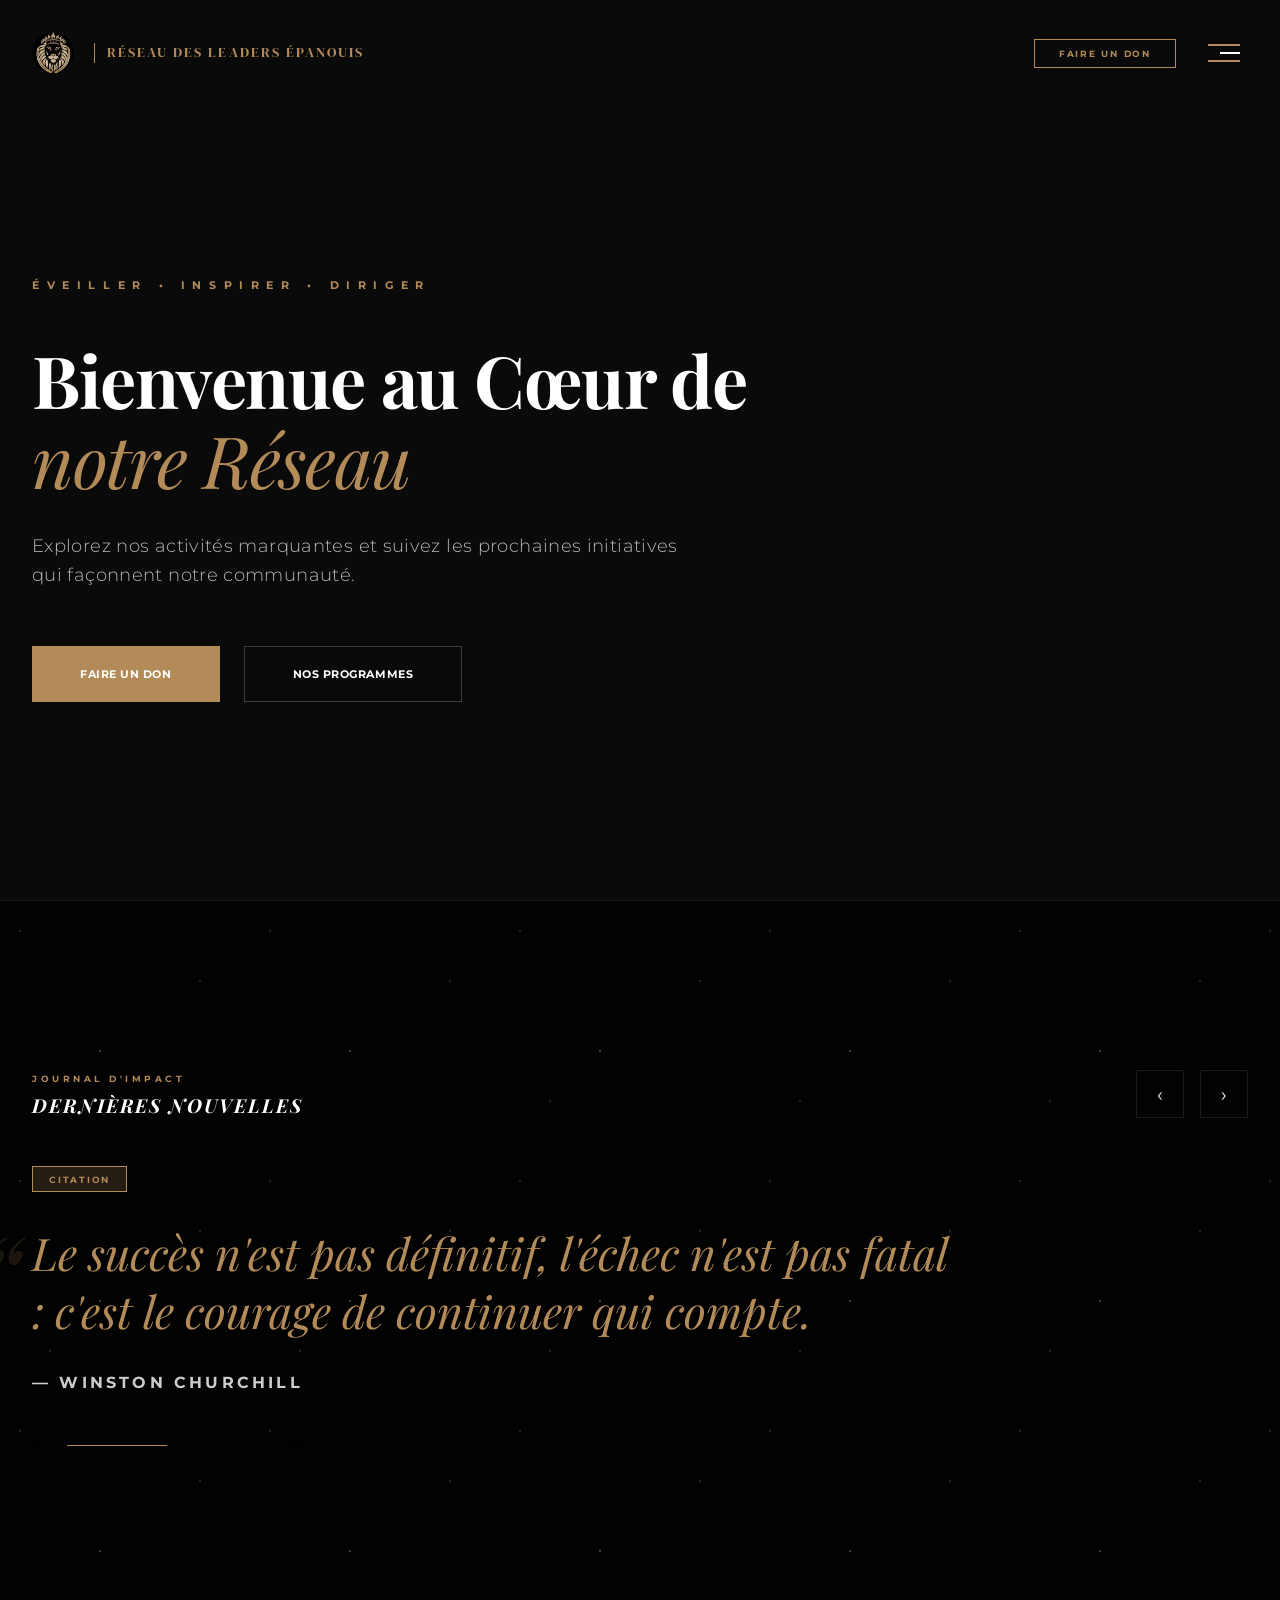
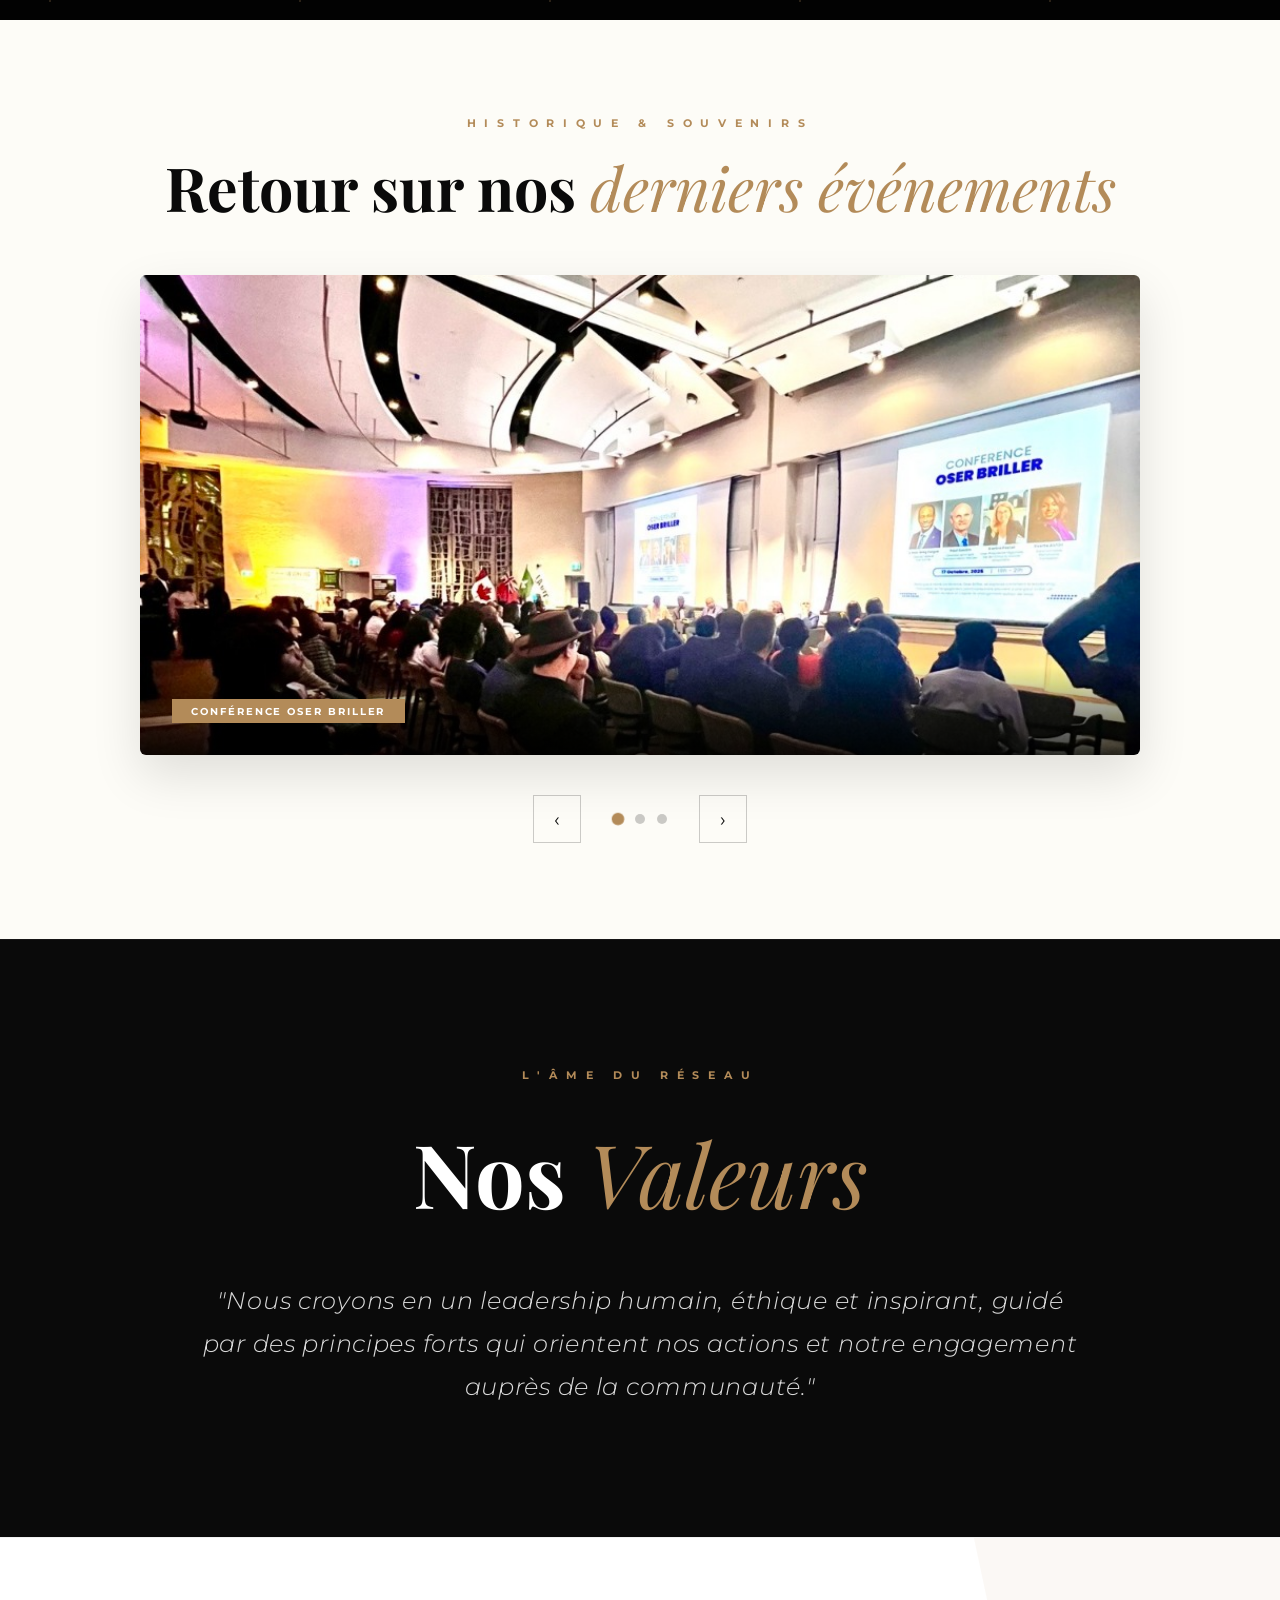
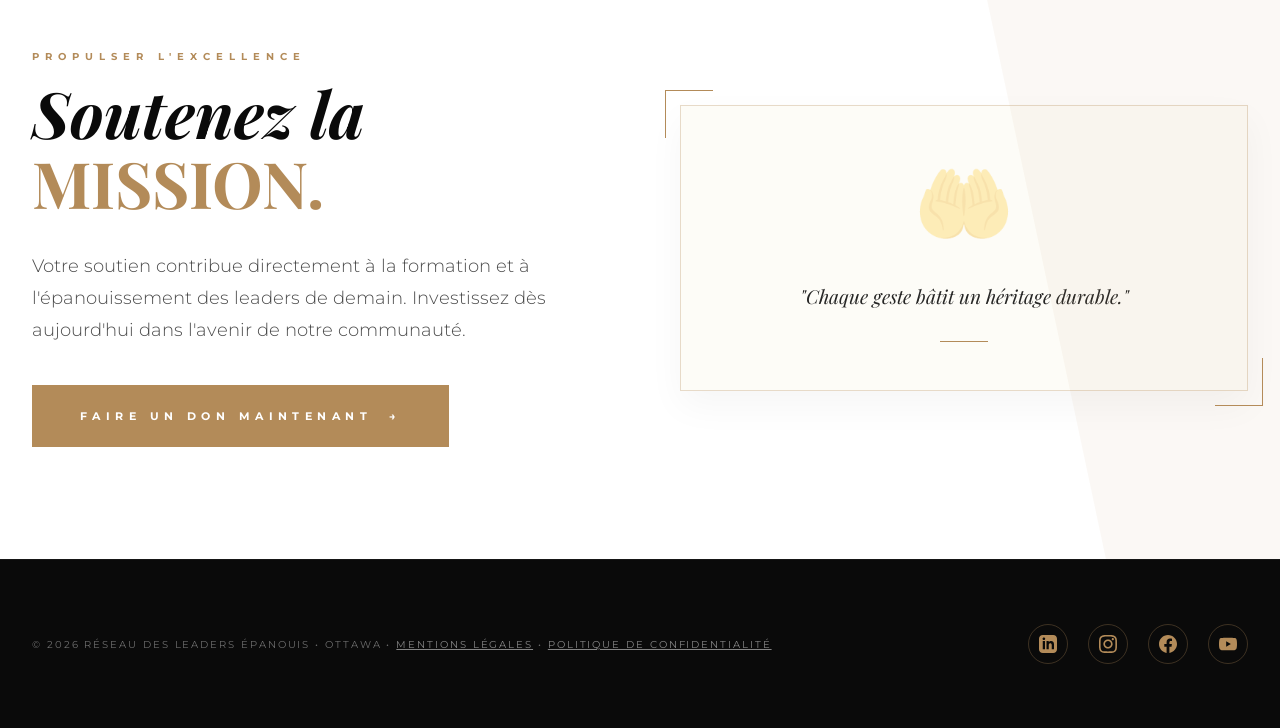
==== commit 618ffc18: "Ajout de la Politique de Confidentialite et des Mentions Legales" ====
--- a/index.html
+++ b/index.html
@@ -8,7 +8,7 @@
   <link rel="preconnect" href="https://fonts.googleapis.com"/>
   <link rel="preconnect" href="https://fonts.gstatic.com" crossorigin/>
   <link href="https://fonts.googleapis.com/css2?family=Playfair+Display:ital,wght@0,400;0,700;1,400;1,700&family=Montserrat:wght@300;400;700&family=Cinzel:wght@400;600&family=DM+Serif+Display&display=swap" rel="stylesheet"/>
-  <link rel="stylesheet" href="style.css?v=53"/>
+  <link rel="stylesheet" href="style.css?v=55"/>
 </head>
 <body>
 
@@ -41,6 +41,8 @@
     <button onclick="showView('programs');closeMenu()">Nos programmes</button>
     <button onclick="showView('team');closeMenu()">Notre équipe</button>
     <button onclick="showView('contact');closeMenu()">Nous contacter</button>
+    <button onclick="showView('legal');closeMenu()">Mentions légales</button>
+    <button onclick="showView('privacy');closeMenu()">Politique de confidentialité</button>
   </nav>
   <div class="menu-footer">
     <button class="btn-don-menu" onclick="showView('donation');closeMenu()">FAIRE UN DON</button>
@@ -58,7 +60,7 @@
 <!-- ===== FOOTER ===== -->
 <footer>
   <div class="footer-inner">
-    <p>© 2026 Réseau des Leaders Épanouis • Ottawa</p>
+    <p>© 2026 Réseau des Leaders Épanouis • Ottawa • <button onclick="showView('legal')" style="color:rgba(255,255,255,0.5);text-decoration:underline;cursor:pointer;background:none;border:none;font-family:inherit;font-size:inherit;letter-spacing:inherit;text-transform:inherit;">Mentions Légales</button> • <button onclick="showView('privacy')" style="color:rgba(255,255,255,0.5);text-decoration:underline;cursor:pointer;background:none;border:none;font-family:inherit;font-size:inherit;letter-spacing:inherit;text-transform:inherit;">Politique de Confidentialité</button></p>
     <div class="footer-social">
       <a href="https://www.linkedin.com/company/r%C3%A9seau-de-leaders-%C3%A9panouis-fulfilled-leaders-network/" target="_blank" rel="noopener" class="social-btn" title="LinkedIn">
         <svg viewBox="0 0 24 24" fill="currentColor"><path d="M19 0h-14c-2.761 0-5 2.239-5 5v14c0 2.761 2.239 5 5 5h14c2.762 0 5-2.239 5-5v-14c0-2.761-2.238-5-5-5zm-11 19h-3v-11h3v11zm-1.5-12.268c-.966 0-1.75-.79-1.75-1.764s.784-1.764 1.75-1.764 1.75.79 1.75 1.764-.783 1.764-1.75 1.764zm13.5 12.268h-3v-5.604c0-3.368-4-3.113-4 0v5.604h-3v-11h3v1.765c1.396-2.586 7-2.777 7 2.476v6.759z"/></svg>
@@ -76,6 +78,6 @@
   </div>
 </footer>
 
-<script src="app.js?v=46"></script>
+<script src="app.js?v=50"></script>
 </body>
 </html>
--- a/style.css
+++ b/style.css
@@ -96,7 +96,6 @@
 .btn-primary:hover { background: #fff; color: #0A0A0A; }
 .btn-outline { padding: 1.25rem 3rem; font-size: .68rem; font-weight: 700; text-transform: uppercase; border: 1px solid rgba(255,255,255,.2); color: #fff; letter-spacing: .05em; transition: all .3s; }
 .btn-outline:hover { background: rgba(255,255,255,.1); }
-.mobile-de { display: none; }
 
 /* News Slider */
 .news-section { position: relative; background: #0A0A0A; min-height: 80vh; display: flex; flex-direction: column; justify-content: center; overflow: hidden; border-top: 1px solid rgba(255,255,255,.05); }
@@ -172,8 +171,8 @@
 .about-hero-white { background: #FFFFFF; color: #0A0A0A; border-bottom: 1px solid #eee; }
 .about-hero-white .page-title { color: #0A0A0A; }
 
-.about-who { padding: 5rem 2rem; background: #0A0A0A; }
-.about-who-inner { max-width: 1280px; margin: 0 auto; display: grid; grid-template-columns: 7fr 5fr; gap: 4rem; align-items: center; }
+.about-who { padding: 5rem 2rem; background: #0A0A0A; text-align: center; }
+.about-who-inner { max-width: 800px; margin: 0 auto; text-align: center; }
 .about-who h2 { font-size: clamp(1.5rem,3vw,2.5rem); font-family: 'Playfair Display', serif; font-weight: 700; color: #B38B59; text-transform: uppercase; margin-bottom: 2rem; }
 .about-who p { color: rgba(255,255,255,.7); font-size: 1.05rem; font-weight: 300; line-height: 1.8; margin-bottom: 1.2rem; }
 .about-who p strong { color: #fff; font-weight: 500; }
@@ -324,9 +323,7 @@
 }
 @media (max-width: 560px) {
   .logo-text { font-size: 0.72rem; letter-spacing: 0.05em; padding-left: 0.4rem; margin-left: 0.4rem; }
-  .desktop-br, .desktop-only { display: none; }
-  .mobile-de { display: inline; }
-  .hero-title { font-size: 2.1rem; }
+  .hero-title { font-size: 1.8rem; }
   .hero-eyebrow { font-size: 0.5rem; letter-spacing: 0.3em; margin-bottom: 2rem; }
   .values-grid { grid-template-columns: 1fr; }
   .hero-ctas { flex-direction: column; width: 100%; gap: 1rem; }
@@ -342,3 +339,183 @@
   .member-photo { aspect-ratio: 1/1; max-height: 400px; }
   .member-name { font-size: clamp(2rem, 8vw, 2.5rem); }
 }
+
+/* Gold Text Slide */
+.news-bg.gold-text-slide {
+  background-color: #000000 !important;
+}
+.gold-text-slide .news-headline {
+  color: #B38B59 !important;
+}
+.gold-text-slide .news-desc {
+  color: rgba(179, 139, 89, 0.8) !important;
+}
+
+/* Past Events Section */
+.events-gallery {
+  padding: 6rem 2rem;
+  background: #FDFCF7;
+  text-align: center;
+}
+.events-header .eyebrow {
+  color: #B38B59;
+  font-size: .68rem;
+  letter-spacing: .8em;
+  text-transform: uppercase;
+  font-weight: 700;
+  margin-bottom: 1rem;
+}
+.events-header h2 {
+  font-size: clamp(2.2rem, 5vw, 3.8rem);
+  font-family: 'Playfair Display', serif;
+  font-weight: 700;
+  color: #0A0A0A;
+  margin-bottom: 3rem;
+}
+.events-header h2 em {
+  color: #B38B59;
+  font-style: italic;
+  font-weight: 300;
+}
+.events-slider-wrap {
+  max-width: 1000px;
+  margin: 0 auto;
+  position: relative;
+}
+.events-slider {
+  position: relative;
+  min-height: 480px;
+  border-radius: 6px;
+  overflow: hidden;
+  box-shadow: 0 20px 50px rgba(0, 0, 0, 0.12);
+  background: #fff;
+}
+.event-slide {
+  display: none;
+  width: 100%;
+  height: 100%;
+}
+.event-slide.active {
+  display: block;
+  animation: fadeUp .6s ease forwards;
+}
+.event-img-box {
+  position: relative;
+  width: 100%;
+  height: 480px;
+}
+.event-img-box img {
+  width: 100%;
+  height: 100%;
+  object-fit: cover;
+}
+.event-img-overlay {
+  position: absolute;
+  bottom: 0;
+  left: 0;
+  right: 0;
+  padding: 2rem;
+  background: linear-gradient(to top, rgba(0, 0, 0, 0.8), transparent);
+  display: flex;
+  justify-content: flex-start;
+  align-items: flex-end;
+}
+.event-tag {
+  background: #B38B59;
+  color: #fff;
+  font-size: .6rem;
+  font-weight: 700;
+  padding: .4rem 1.2rem;
+  letter-spacing: .2em;
+  text-transform: uppercase;
+}
+.events-nav {
+  display: flex;
+  align-items: center;
+  justify-content: center;
+  gap: 2rem;
+  margin-top: 2.5rem;
+}
+.dark-arrow {
+  width: 3rem;
+  height: 3rem;
+  border: 1px solid rgba(0, 0, 0, 0.2);
+  display: flex;
+  align-items: center;
+  justify-content: center;
+  color: #0A0A0A;
+  font-size: 1.2rem;
+  transition: all .3s;
+  background: transparent;
+}
+.dark-arrow:hover {
+  background: #B38B59;
+  border-color: #B38B59;
+  color: #fff;
+}
+.events-dots {
+  display: flex;
+  gap: .75rem;
+  align-items: center;
+}
+.events-dots .dot {
+  width: 10px;
+  height: 10px;
+  border-radius: 50%;
+  background: rgba(0, 0, 0, 0.2);
+  cursor: pointer;
+  transition: all .3s;
+}
+.events-dots .dot.active {
+  background: #B38B59;
+  transform: scale(1.25);
+}
+
+/* Dark Values Section */
+.values-home.dark-values {
+  background: #0A0A0A;
+  color: #fff;
+  border-top: 1px solid rgba(255, 255, 255, 0.05);
+}
+.values-home.dark-values h2 {
+  color: #fff;
+}
+.values-home.dark-values h2 em {
+  color: #B38B59;
+}
+.values-home.dark-values blockquote {
+  color: rgba(255, 255, 255, 0.85);
+}
+
+/* Light CTA Section */
+.cta-section.light-cta {
+  background: #FFFFFF;
+  color: #0A0A0A;
+  border-top: 1px solid rgba(0, 0, 0, 0.05);
+}
+.cta-section.light-cta::after {
+  background: rgba(179, 139, 89, 0.06);
+}
+.cta-section.light-cta .cta-title {
+  color: #0A0A0A;
+}
+.cta-section.light-cta .cta-text {
+  color: rgba(0, 0, 0, 0.7);
+}
+.cta-section.light-cta .cta-box {
+  background: #FDFCF7;
+  border: 1px solid rgba(179, 139, 89, 0.3);
+  box-shadow: 0 15px 35px rgba(0, 0, 0, 0.04);
+}
+.cta-section.light-cta .cta-box-quote {
+  color: rgba(0, 0, 0, 0.85);
+}
+
+/* Mobile Responsiveness for Past Events */
+@media (max-width: 768px) {
+  .events-gallery { padding: 4rem 1.5rem; }
+  .events-slider { min-height: 280px; }
+  .event-img-box { height: 280px; }
+  .event-img-overlay { padding: 1.2rem; }
+  .event-tag { font-size: .55rem; padding: .3rem .8rem; }
+}
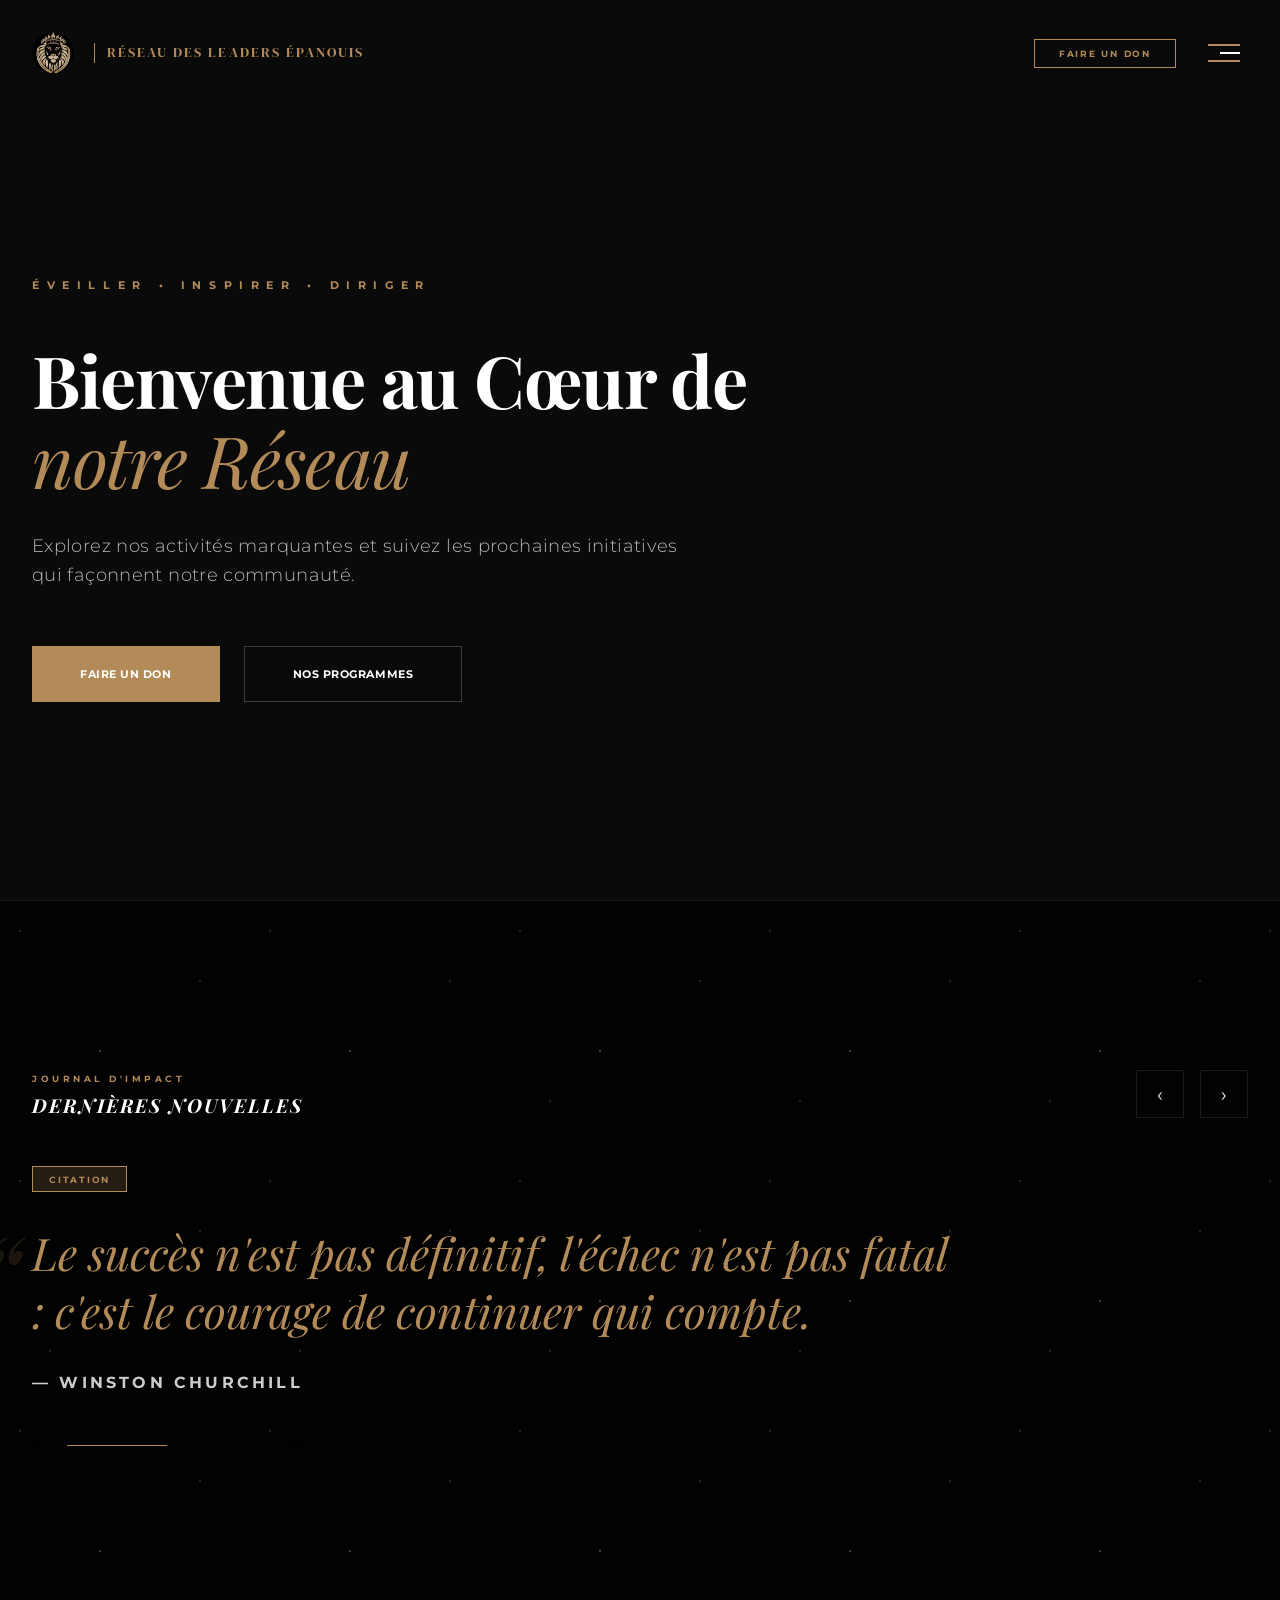
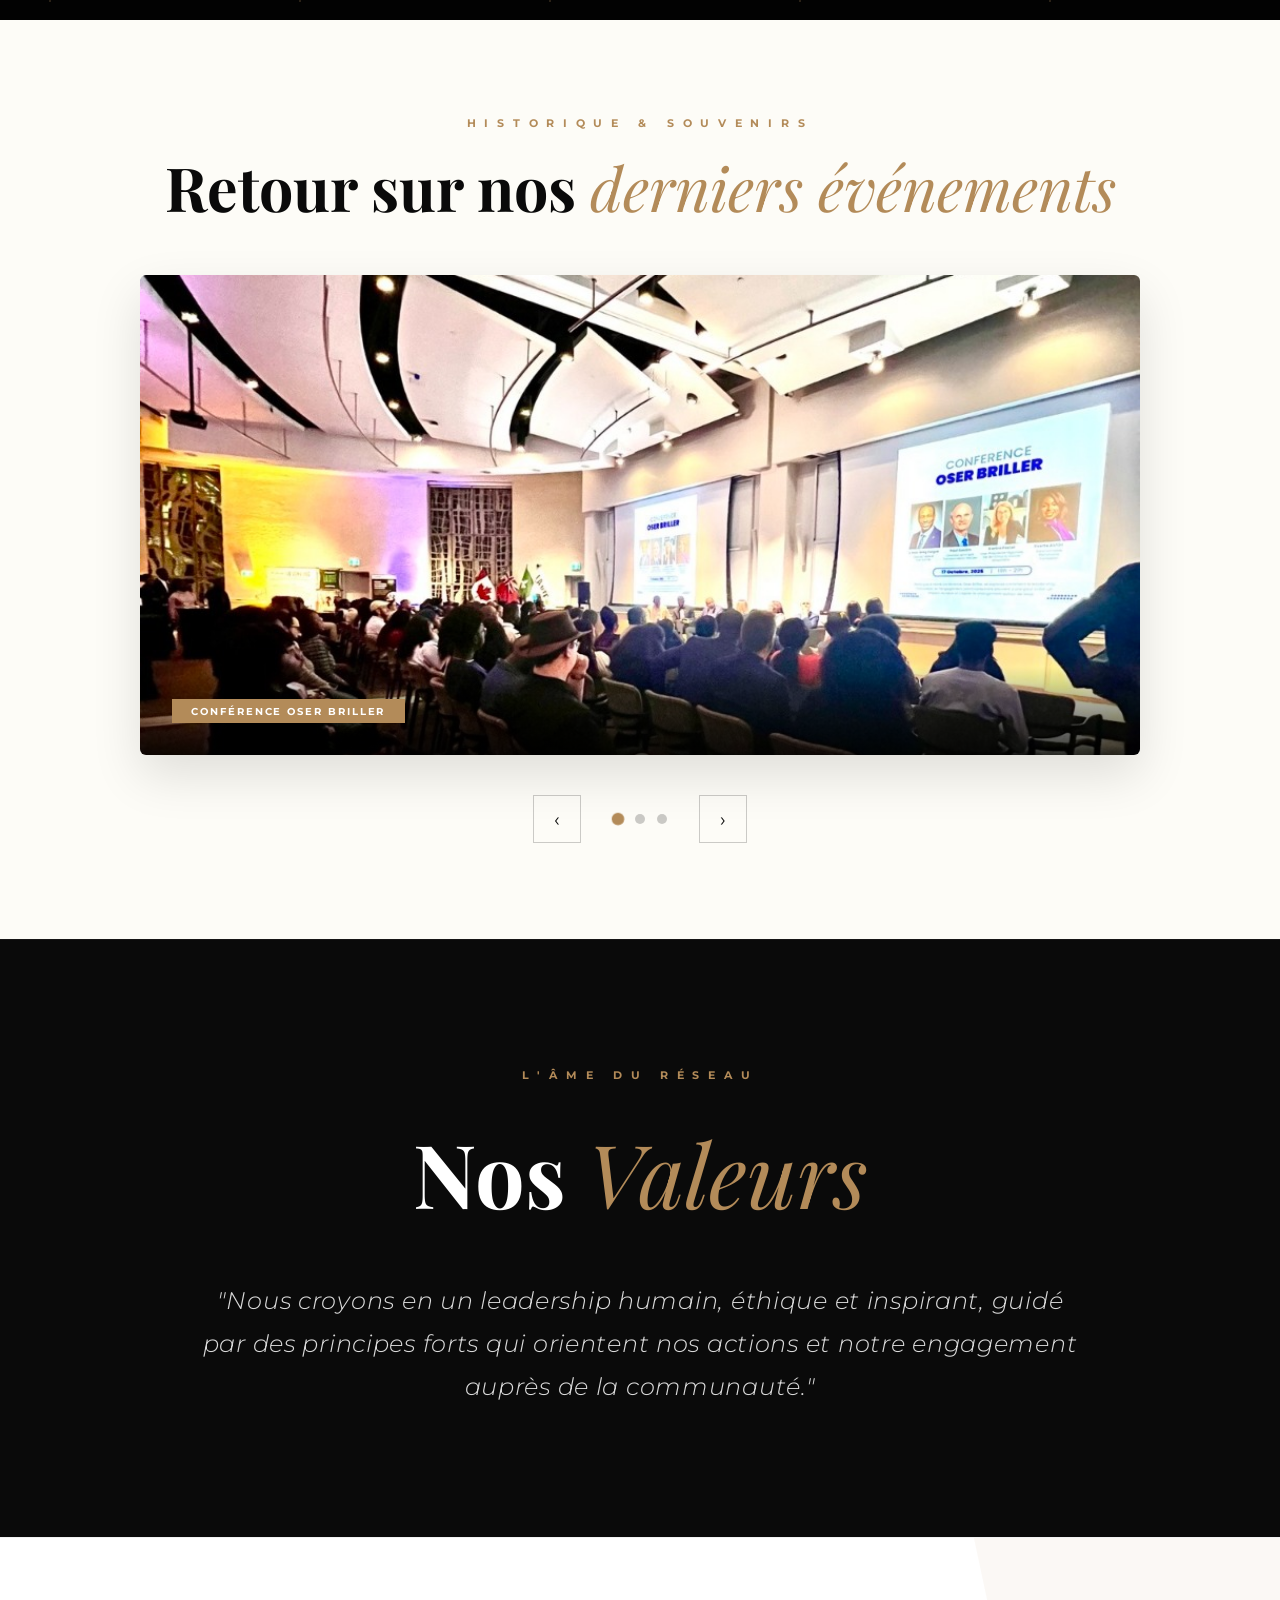
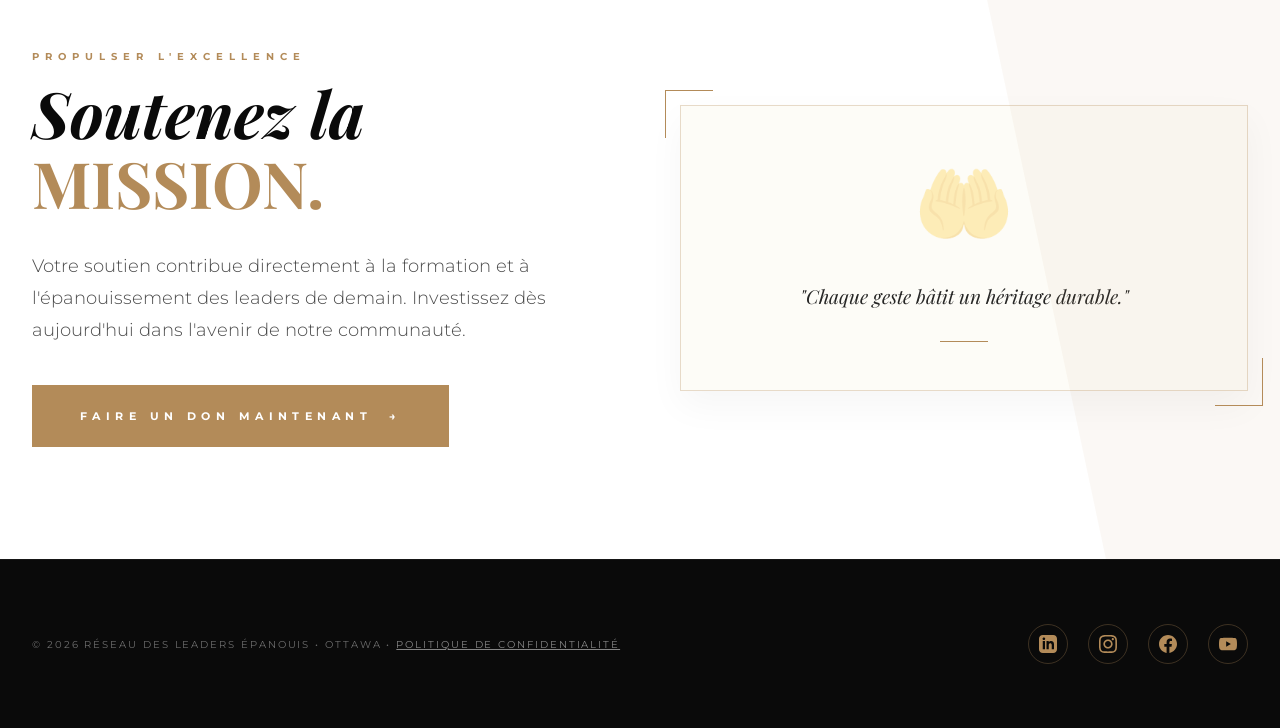
==== commit 1cc9ddd3: "Retrait des Mentions Legales - Conservation uniquement de la Politique de Confidentialite" ====
--- a/index.html
+++ b/index.html
@@ -41,7 +41,6 @@
     <button onclick="showView('programs');closeMenu()">Nos programmes</button>
     <button onclick="showView('team');closeMenu()">Notre équipe</button>
     <button onclick="showView('contact');closeMenu()">Nous contacter</button>
-    <button onclick="showView('legal');closeMenu()">Mentions légales</button>
     <button onclick="showView('privacy');closeMenu()">Politique de confidentialité</button>
   </nav>
   <div class="menu-footer">
@@ -60,7 +59,7 @@
 <!-- ===== FOOTER ===== -->
 <footer>
   <div class="footer-inner">
-    <p>© 2026 Réseau des Leaders Épanouis • Ottawa • <button onclick="showView('legal')" style="color:rgba(255,255,255,0.5);text-decoration:underline;cursor:pointer;background:none;border:none;font-family:inherit;font-size:inherit;letter-spacing:inherit;text-transform:inherit;">Mentions Légales</button> • <button onclick="showView('privacy')" style="color:rgba(255,255,255,0.5);text-decoration:underline;cursor:pointer;background:none;border:none;font-family:inherit;font-size:inherit;letter-spacing:inherit;text-transform:inherit;">Politique de Confidentialité</button></p>
+    <p>© 2026 Réseau des Leaders Épanouis • Ottawa • <button onclick="showView('privacy')" style="color:rgba(255,255,255,0.5);text-decoration:underline;cursor:pointer;background:none;border:none;font-family:inherit;font-size:inherit;letter-spacing:inherit;text-transform:inherit;">Politique de Confidentialité</button></p>
     <div class="footer-social">
       <a href="https://www.linkedin.com/company/r%C3%A9seau-de-leaders-%C3%A9panouis-fulfilled-leaders-network/" target="_blank" rel="noopener" class="social-btn" title="LinkedIn">
         <svg viewBox="0 0 24 24" fill="currentColor"><path d="M19 0h-14c-2.761 0-5 2.239-5 5v14c0 2.761 2.239 5 5 5h14c2.762 0 5-2.239 5-5v-14c0-2.761-2.238-5-5-5zm-11 19h-3v-11h3v11zm-1.5-12.268c-.966 0-1.75-.79-1.75-1.764s.784-1.764 1.75-1.764 1.75.79 1.75 1.764-.783 1.764-1.75 1.764zm13.5 12.268h-3v-5.604c0-3.368-4-3.113-4 0v5.604h-3v-11h3v1.765c1.396-2.586 7-2.777 7 2.476v6.759z"/></svg>
